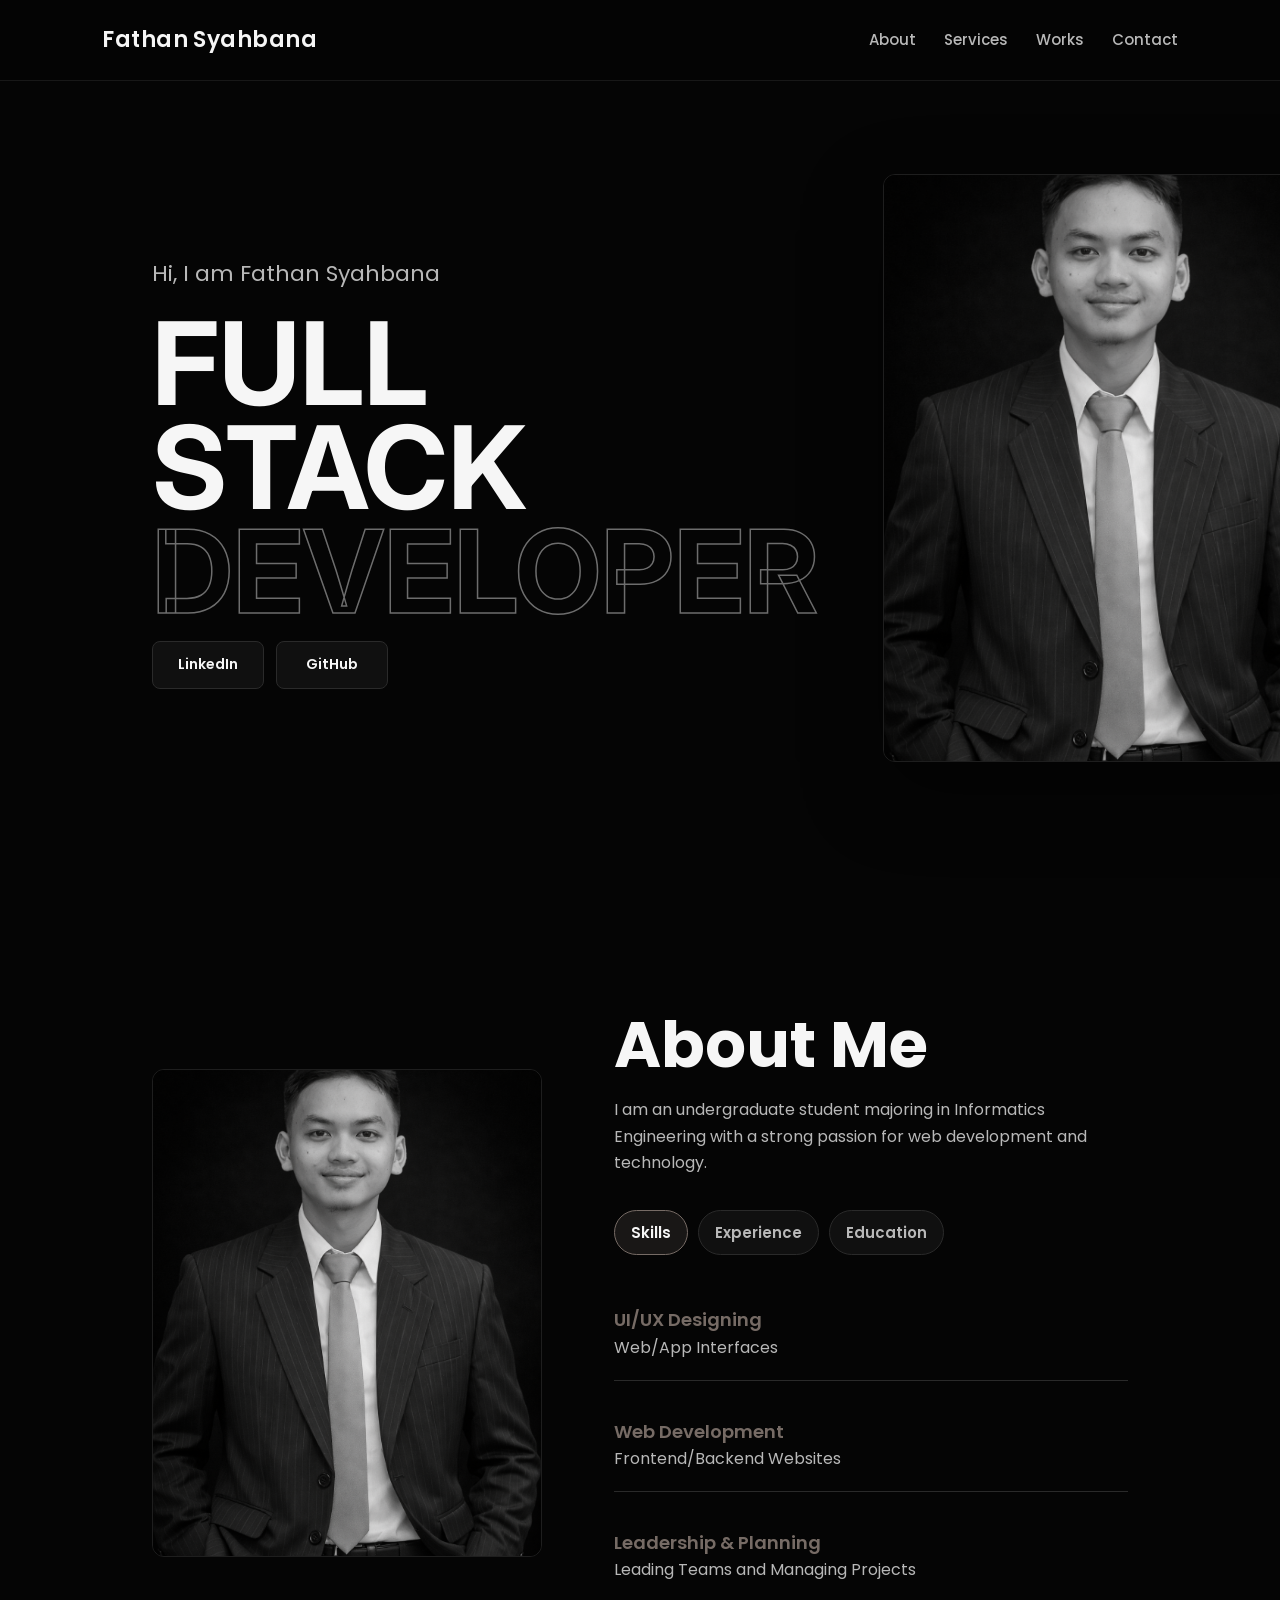
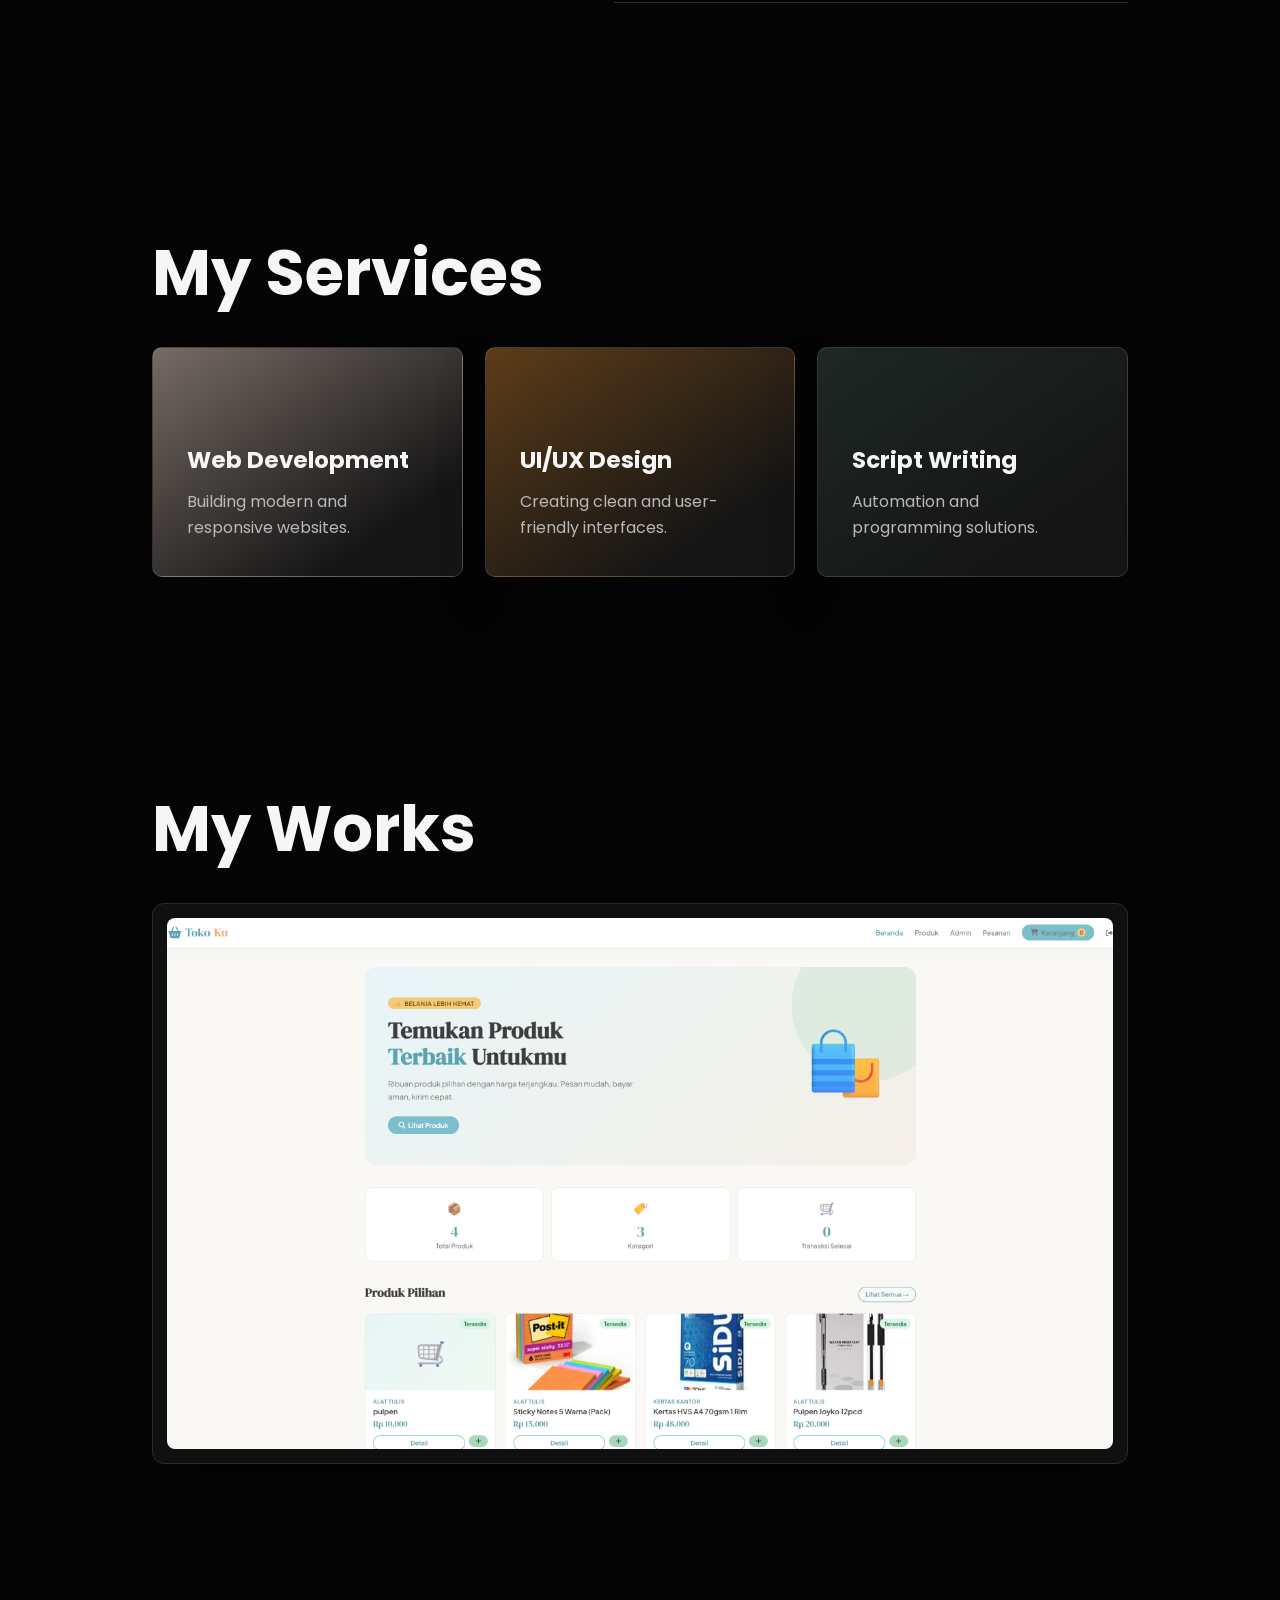
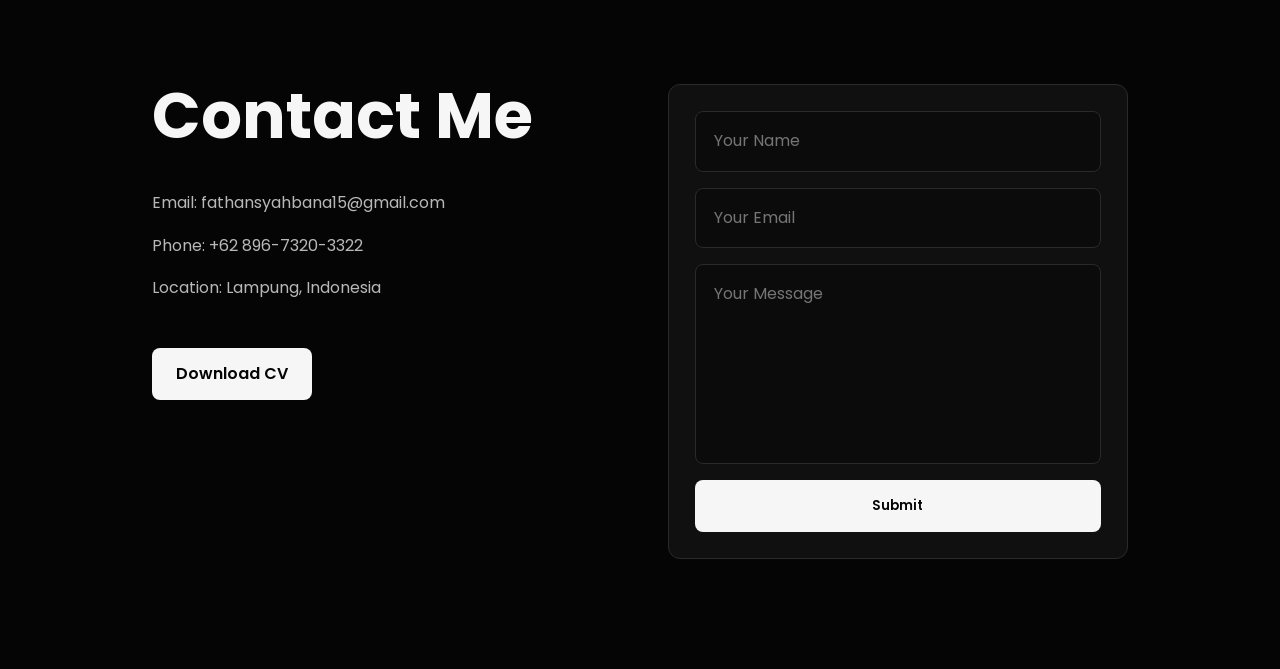
==== index.html @ f7891646 "first commit" ====
<!doctype html>
<html lang="en">
  <head>
    <meta charset="UTF-8" />
    <meta name="viewport" content="width=device-width, initial-scale=1.0" />

    <title>Fathan Syahbana Portfolio</title>

    <link rel="preconnect" href="https://fonts.googleapis.com" />
    <link
      href="https://fonts.googleapis.com/css2?family=Inter:wght@400;600&family=Poppins:wght@300;400;500;600;700&display=swap"
      rel="stylesheet"
    />

    <link rel="stylesheet" href="css/style.css" />
  </head>

  <body>
    <header>
      <nav>
        <h2 class="logo">Fathan Syahbana</h2>

        <ul>
          <li><a href="#about">About</a></li>
          <li><a href="#services">Services</a></li>
          <li><a href="#works">Works</a></li>
          <li><a href="#contact">Contact</a></li>
        </ul>
      </nav>
    </header>

    <!-- HOME -->

    <section id="home">
      <div class="hero-text">
        <p>Hi, I am Fathan Syahbana</p>

        <h1>FULL STACK</h1>

        <h1 class="outline">DEVELOPER</h1>

        <div class="social-links">
          <a
            href="https://www.linkedin.com/in/fathansyahbana/"
            target="_blank"
            rel="noopener noreferrer"
          >
            LinkedIn
          </a>

          <a
            href="https://github.com/Fathansyahbana"
            target="_blank"
            rel="noopener noreferrer"
          >
            GitHub
          </a>
        </div>
      </div>

      <div class="hero-image">
        <img src="images/profile.png" />
      </div>
    </section>

    <!-- ABOUT -->

    <section id="about">
      <div class="about-image">
        <img src="images/profile.png" />
      </div>

      <div class="about-content">
        <h2>About Me</h2>

        <p>
          I am an undergraduate student majoring in Informatics Engineering with
          a strong passion for web development and technology.
        </p>

        <div class="tabs">
          <button class="tab active" data-tab="skills">Skills</button>

          <button class="tab" data-tab="experience">Experience</button>

          <button class="tab" data-tab="education">Education</button>
        </div>

        <div class="tab-content active" id="skills">
          <div class="item">
            <h3>UI/UX Designing</h3>
            <p>Web/App Interfaces</p>
          </div>

          <div class="item">
            <h3>Web Development</h3>
            <p>Frontend/Backend Websites</p>
          </div>

          <div class="item">
            <h3>Leadership & Planning</h3>
            <p>Leading Teams and Managing Projects</p>
          </div>
        </div>

        <div class="tab-content" id="experience">
          <div class="item">
            <h3>Web Developer Project</h3>
            <p>2025 - Present</p>
          </div>

          <div class="item">
            <h3>Head of Social Department</h3>
            <p>2025 - Present</p>
          </div>

          <div class="item">
            <h3>Vice Chairman Campus Expo</h3>
            <p>2024</p>
          </div>
        </div>

        <div class="tab-content" id="education">
          <div class="item">
            <h3>Universitas Lampung</h3>
            <p>Informatics Engineering</p>
          </div>

          <div class="item">
            <h3>SMA Negeri 1 Kotaagung</h3>
            <p>2021 - 2024</p>
          </div>

          <div class="item">
            <h3>SMP Negeri 1 Kotaagung</h3>
            <p>2018 - 2021</p>
          </div>
        </div>
      </div>
    </section>

    <!-- SERVICES -->

    <section id="services">
      <h2>My Services</h2>

      <div class="service-container">
        <div class="card">
          <h3>Web Development</h3>
          <p>Building modern and responsive websites.</p>
        </div>

        <div class="card">
          <h3>UI/UX Design</h3>
          <p>Creating clean and user-friendly interfaces.</p>
        </div>

        <div class="card">
          <h3>Script Writing</h3>
          <p>Automation and programming solutions.</p>
        </div>
      </div>
    </section>

    <!-- WORKS -->

    <section id="works">
      <h2>My Works</h2>

      <div class="work-box">
        <img src="images/work1.png" />
      </div>
    </section>

    <!-- CONTACT -->

    <section id="contact">
      <div class="contact-info">
        <h2>Contact Me</h2>

        <p>Email: fathansyahbana15@gmail.com</p>

        <p>Phone: +62 896-7320-3322</p>

        <p>Location: Lampung, Indonesia</p>

        <a href="images/cv.pdf" download class="download-btn"> Download CV </a>
      </div>

      <div class="contact-form">
        <input type="text" placeholder="Your Name" />

        <input type="email" placeholder="Your Email" />

        <textarea placeholder="Your Message"></textarea>

        <button>Submit</button>
      </div>
    </section>

    <script src="js/script.js"></script>
  </body>
</html>
---- css/style.css ----
*{
margin:0;
padding:0;
box-sizing:border-box;
}

:root{
--bg:#050505;
--panel:#101010;
--panel-soft:#171717;
--text:#f6f6f6;
--muted:#b8b8b8;
--line:#2a2a2a;
--accent:#766B65;
--accent-warm:#5D3C18;
--accent-cool:#1E2824;
}

html{
scroll-behavior:smooth;
}

body{
background:var(--bg);
color:var(--text);
font-family:Poppins,sans-serif;
line-height:1.65;
overflow-x:hidden;
}

section{
min-height:auto;
padding:110px 8%;
position:relative;
}

section > *{
position:relative;
z-index:1;
}

header{
position:sticky;
top:0;
z-index:20;
background:rgba(5,5,5,.82);
backdrop-filter:blur(18px);
border-bottom:1px solid rgba(255,255,255,.08);
}

nav,
#home,
#about,
#services,
#works,
#contact{
max-width:1180px;
margin:0 auto;
}

nav{
display:flex;
justify-content:space-between;
align-items:center;
padding:22px 8%;
max-width:1360px;
}

.logo{
font-size:22px;
font-weight:600;
letter-spacing:.02em;
}

nav ul{
display:flex;
gap:28px;
list-style:none;
}

nav a{
text-decoration:none;
color:var(--muted);
font-size:15px;
font-weight:500;
transition:.25s ease;
}

nav a:hover{
color:var(--text);
}

#home{
display:flex;
align-items:center;
justify-content:space-between;
gap:64px;
min-height:calc(100vh - 78px);
padding-top:70px;
}

.hero-text h1{
font-size:clamp(54px,9vw,116px);
font-family:Inter,sans-serif;
line-height:.9;
letter-spacing:0;
}

.outline{
color:transparent;
-webkit-text-stroke:1.5px rgba(255,255,255,.42);
opacity:1;
}

.hero-text p{
font-size:clamp(17px,2vw,22px);
margin-bottom:20px;
color:var(--muted);
}

.resume-btn{
display:inline-block;
margin-top:28px;
color:var(--text);
text-decoration:none;
border:1px solid rgba(255,255,255,.2);
border-bottom:3px solid var(--accent);
padding:12px 22px;
border-radius:8px;
background:rgba(255,255,255,.04);
transition:.25s ease;
}

.resume-btn:hover{
background:var(--text);
color:var(--bg);
}

.social-links{
display:flex;
gap:12px;
margin-top:18px;
flex-wrap:wrap;
}

.social-links a{
display:inline-flex;
align-items:center;
justify-content:center;
min-width:112px;
padding:11px 18px;
border:1px solid var(--line);
border-radius:8px;
background:var(--panel);
color:var(--text);
font-size:14px;
font-weight:600;
text-decoration:none;
transition:.25s ease;
}

.social-links a:hover{
transform:translateY(-3px);
border-color:rgba(255,255,255,.24);
}

.social-links a:first-child:hover{
background:#0a66c2;
border-color:#0a66c2;
}

.social-links a:last-child:hover{
background:#f6f6f6;
border-color:#f6f6f6;
color:#050505;
}

.hero-image img{
width:min(42vw,470px);
aspect-ratio:4/5;
object-fit:cover;
border-radius:12px;
border:1px solid rgba(255,255,255,.1);
box-shadow:0 28px 80px rgba(0,0,0,.45);
}

#about{
display:flex;
align-items:center;
gap:72px;
}

.about-image img{
width:min(34vw,390px);
aspect-ratio:4/5;
object-fit:cover;
border-radius:12px;
filter:grayscale(.18);
border:1px solid rgba(255,255,255,.1);
}

.about-content{
flex:1;
}

.about-content h2{
font-size:clamp(38px,5vw,64px);
line-height:1;
margin-bottom:20px;
}

.about-content > p,
.card p,
.item p,
.contact-info p{
color:var(--muted);
}

.tabs{
display:flex;
gap:10px;
margin-top:34px;
flex-wrap:wrap;
}

.tab{
background:var(--panel);
border:1px solid var(--line);
color:var(--muted);
font-size:15px;
font-family:inherit;
cursor:pointer;
padding:10px 16px;
border-radius:999px;
transition:.25s ease;
}

.tab.active{
color:var(--text);
border-color:var(--accent);
background:rgba(118,107,101,.18);
}

.tab-content{
display:none;
margin-top:32px;
}

.tab-content.active{
display:block;
}

.item{
margin-bottom:18px;
padding:18px 0;
border-bottom:1px solid var(--line);
}

.item h3{
color:var(--accent);
font-size:18px;
font-weight:600;
}

#services h2,
#works h2,
#contact h2{
font-size:clamp(38px,5vw,64px);
line-height:1;
margin-bottom:42px;
}

.service-container{
display:grid;
grid-template-columns:repeat(3,minmax(0,1fr));
gap:22px;
}

.card{
min-height:230px;
padding:34px;
border-radius:10px;
border:1px solid rgba(255,255,255,.12);
box-shadow:0 22px 50px rgba(0,0,0,.22);
display:flex;
flex-direction:column;
justify-content:flex-end;
transition:.25s ease;
}

.card:hover{
transform:translateY(-6px);
border-color:rgba(255,255,255,.22);
}

.card h3{
font-size:23px;
line-height:1.2;
margin-bottom:14px;
}

.card:nth-child(1){
background:linear-gradient(145deg,var(--accent),#151515 78%);
}

.card:nth-child(2){
background:linear-gradient(145deg,var(--accent-warm),#151515 78%);
}

.card:nth-child(3){
background:linear-gradient(145deg,var(--accent-cool),#151515 78%);
}

.work-box{
background:var(--panel);
border:1px solid var(--line);
border-radius:12px;
padding:14px;
box-shadow:0 24px 70px rgba(0,0,0,.32);
}

.work-box img{
width:100%;
display:block;
border-radius:8px;
aspect-ratio:16/9;
object-fit:cover;
}

#contact{
display:grid;
grid-template-columns:1fr 1fr;
gap:56px;
align-items:start;
}

.contact-info p{
margin:16px 0;
}

.contact-form{
display:flex;
flex-direction:column;
gap:16px;
background:var(--panel);
border:1px solid var(--line);
border-radius:12px;
padding:26px;
}

input,
textarea{
background:#0b0b0b;
border:1px solid var(--line);
padding:16px 18px;
border-radius:8px;
color:var(--text);
font:inherit;
outline:none;
transition:.25s ease;
}

input:focus,
textarea:focus{
border-color:var(--accent);
box-shadow:0 0 0 4px rgba(118,107,101,.14);
}

textarea{
height:200px;
resize:none;
}

button{
padding:16px 20px;
border:none;
background:var(--text);
color:var(--bg);
cursor:pointer;
font-weight:600;
border-radius:8px;
font-family:inherit;
transition:.25s ease;
}

button:hover{
background:var(--accent);
color:var(--text);
}

.download-btn{
display:inline-block;
margin-top:30px;
padding:13px 24px;
background:var(--text);
color:var(--bg);
text-decoration:none;
border-radius:8px;
font-weight:600;
transition:.25s ease;
}

.download-btn:hover{
background:var(--accent);
color:var(--text);
}

@media(max-width:1024px){

#home,
#about,
#contact{
flex-direction:column;
display:flex;
}

#home,
#about,
#contact{
gap:42px;
}

.hero-text h1{
font-size:clamp(52px,13vw,86px);
}

.hero-image img{
width:min(78vw,390px);
}

.service-container{
grid-template-columns:1fr;
}

.about-image img{
width:min(78vw,360px);
}

}

@media(max-width:720px){

section{
padding:76px 6%;
}

nav{
align-items:flex-start;
gap:18px;
padding:18px 6%;
}

nav,
nav ul{
flex-direction:column;
}

nav ul{
gap:10px;
}

nav a{
font-size:14px;
}

#home{
min-height:auto;
padding-top:64px;
}

.hero-text p{
margin-bottom:16px;
}

.tabs{
gap:8px;
}

.tab{
font-size:14px;
padding:9px 13px;
}

.card{
min-height:200px;
padding:28px;
}

.contact-form{
padding:20px;
}

}
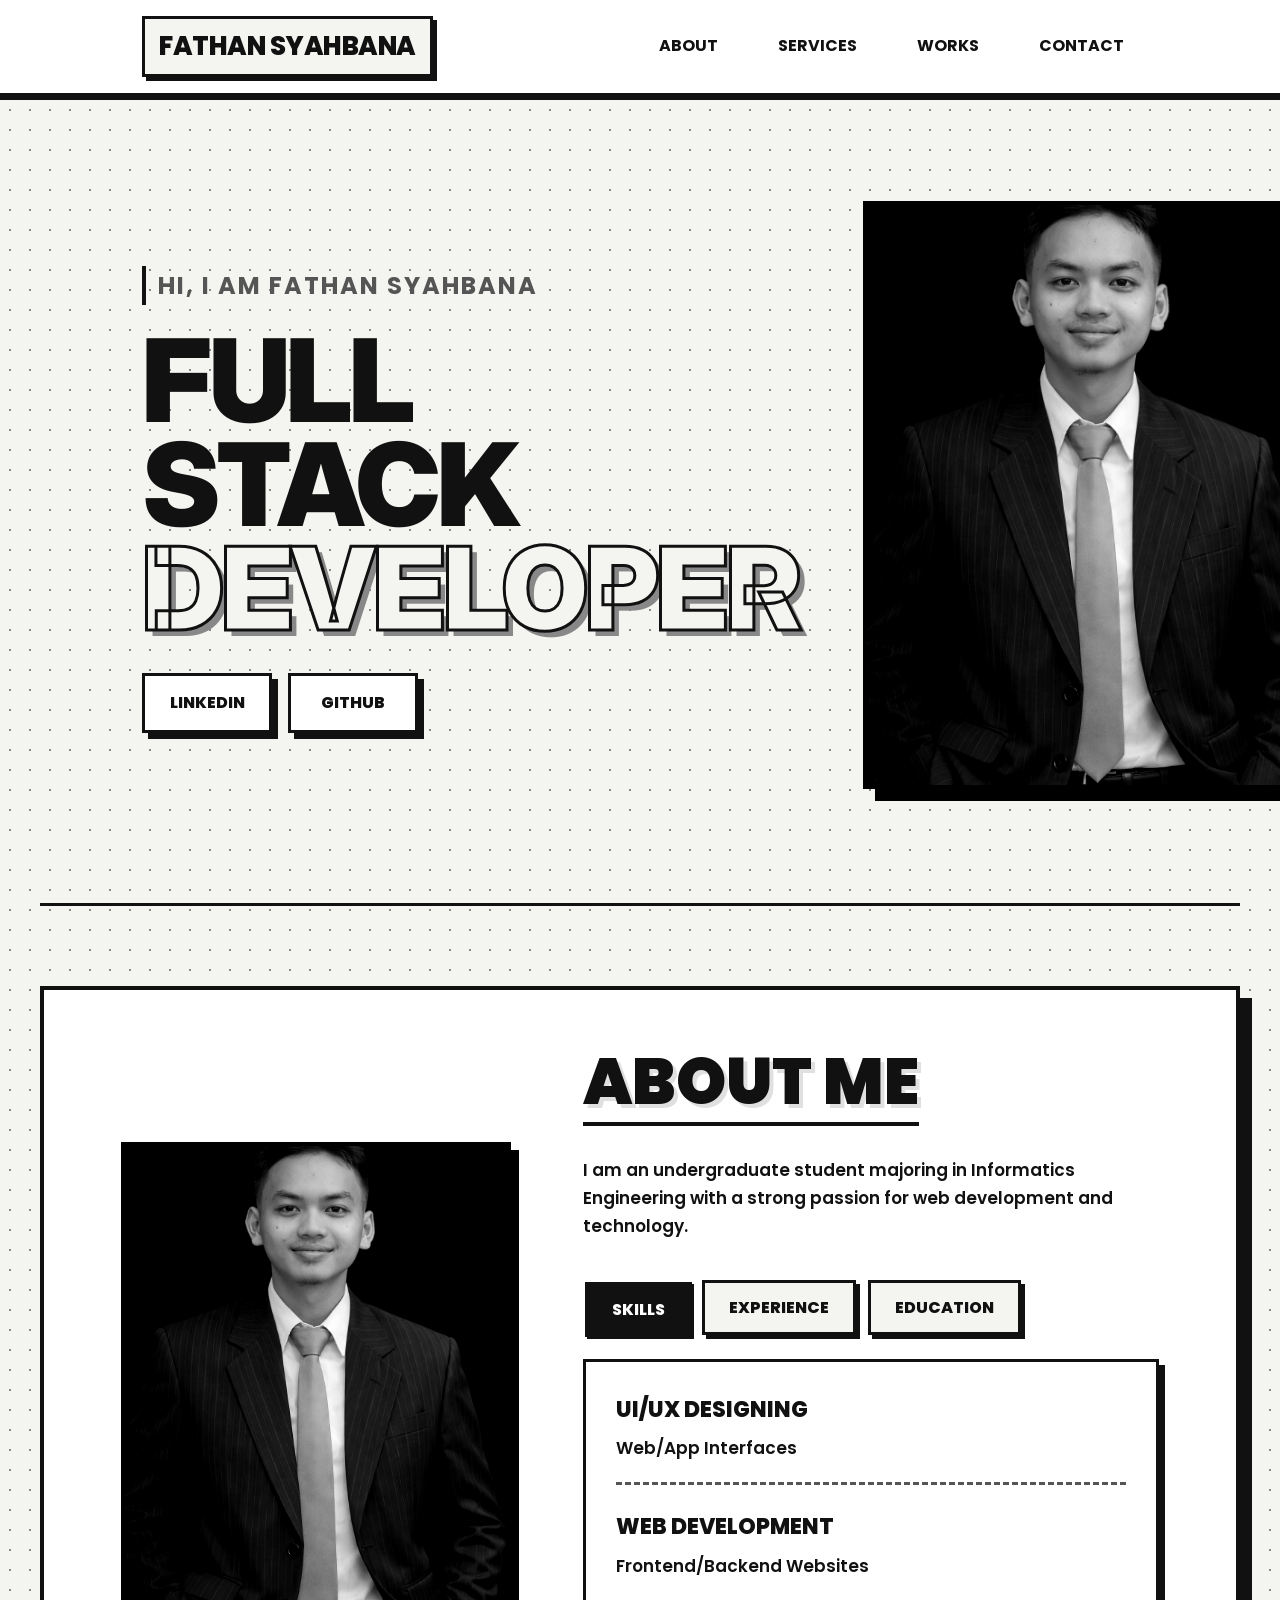
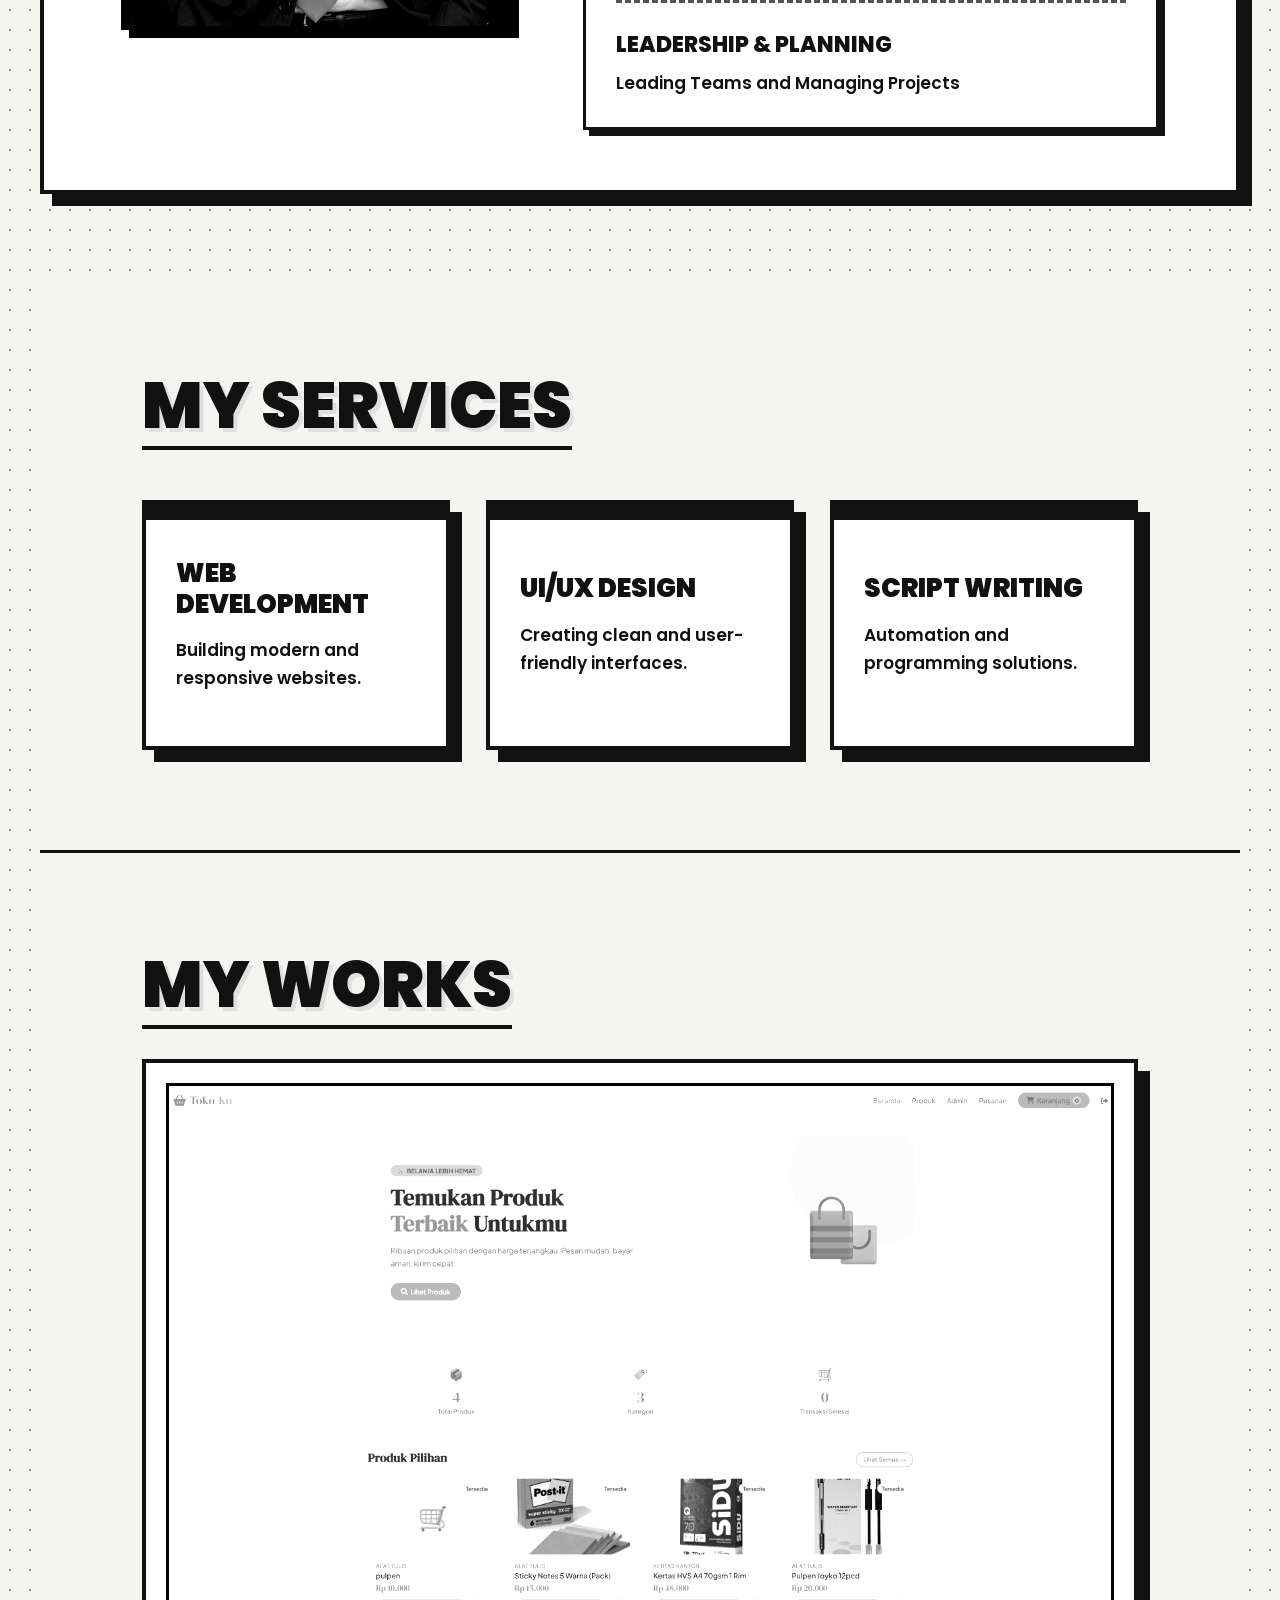
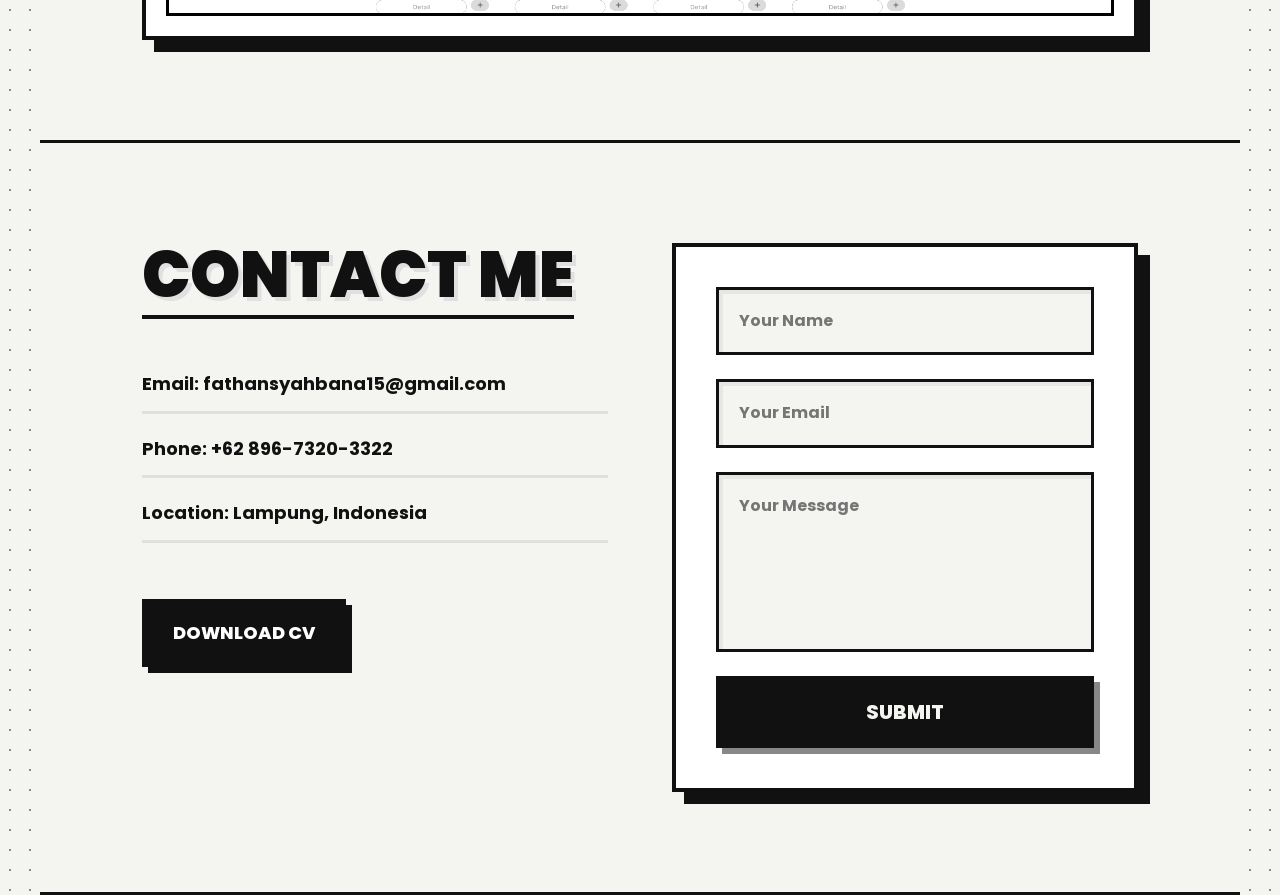
==== commit 65bc873c: "2" ====
--- a/index.html
+++ b/index.html
@@ -187,15 +187,17 @@
         <a href="images/cv.pdf" download class="download-btn"> Download CV </a>
       </div>
 
-      <div class="contact-form">
-        <input type="text" placeholder="Your Name" />
-
-        <input type="email" placeholder="Your Email" />
-
-        <textarea placeholder="Your Message"></textarea>
-
-        <button>Submit</button>
-      </div>
+      <form class="contact-form" action="https://formsubmit.co/fathansyahbana15@gmail.com" method="POST">
+        <input type="hidden" name="_captcha" value="false" />
+
+        <input type="text" name="name" placeholder="Your Name" required />
+
+        <input type="email" name="email" placeholder="Your Email" required />
+
+        <textarea name="message" placeholder="Your Message" required></textarea>
+
+        <button type="submit">Submit</button>
+      </form>
     </section>
 
     <script src="js/script.js"></script>
--- a/css/style.css
+++ b/css/style.css
@@ -1,51 +1,61 @@
-*{
-margin:0;
-padding:0;
-box-sizing:border-box;
-}
-
-:root{
---bg:#050505;
---panel:#101010;
---panel-soft:#171717;
---text:#f6f6f6;
---muted:#b8b8b8;
---line:#2a2a2a;
---accent:#766B65;
---accent-warm:#5D3C18;
---accent-cool:#1E2824;
-}
-
-html{
-scroll-behavior:smooth;
-}
-
-body{
-background:var(--bg);
-color:var(--text);
-font-family:Poppins,sans-serif;
-line-height:1.65;
-overflow-x:hidden;
-}
-
-section{
-min-height:auto;
-padding:110px 8%;
-position:relative;
-}
-
-section > *{
-position:relative;
-z-index:1;
-}
-
-header{
-position:sticky;
-top:0;
-z-index:20;
-background:rgba(5,5,5,.82);
-backdrop-filter:blur(18px);
-border-bottom:1px solid rgba(255,255,255,.08);
+* {
+    margin: 0;
+    padding: 0;
+    box-sizing: border-box;
+}
+
+:root {
+    --bg: #f4f4f0; /* light warm gray/off-white for retro paper feel */
+    --panel: #e0e0e0;
+    --panel-soft: #ffffff;
+    --text: #111111;
+    --muted: #555555;
+    --line: #111111;
+    --accent: #888888;
+    --shadow-color: #111111;
+    --shadow: 6px 6px 0px var(--shadow-color);
+    --shadow-hover: 2px 2px 0px var(--shadow-color);
+    --shadow-large: 12px 12px 0px var(--shadow-color);
+}
+
+html {
+    scroll-behavior: smooth;
+}
+
+body {
+    background: var(--bg);
+    color: var(--text);
+    font-family: 'Poppins', sans-serif;
+    line-height: 1.65;
+    overflow-x: hidden;
+    background-image: radial-gradient(var(--accent) 1px, transparent 1px);
+    background-size: 20px 20px;
+}
+
+section {
+    min-height: auto;
+    padding: 100px 8%;
+    position: relative;
+    background: var(--bg);
+    border-bottom: 3px solid var(--line);
+}
+
+section:last-child {
+    border-bottom: none;
+}
+
+section > * {
+    position: relative;
+    z-index: 1;
+}
+
+header {
+    position: sticky;
+    top: 0;
+    z-index: 20;
+    background: var(--panel-soft);
+    border-bottom: 3px solid var(--line);
+    box-shadow: 0px 4px 0px var(--line);
 }
 
 nav,
@@ -53,441 +63,527 @@
 #about,
 #services,
 #works,
-#contact{
-max-width:1180px;
-margin:0 auto;
-}
-
-nav{
-display:flex;
-justify-content:space-between;
-align-items:center;
-padding:22px 8%;
-max-width:1360px;
-}
-
-.logo{
-font-size:22px;
-font-weight:600;
-letter-spacing:.02em;
-}
-
-nav ul{
-display:flex;
-gap:28px;
-list-style:none;
-}
-
-nav a{
-text-decoration:none;
-color:var(--muted);
-font-size:15px;
-font-weight:500;
-transition:.25s ease;
-}
-
-nav a:hover{
-color:var(--text);
-}
-
-#home{
-display:flex;
-align-items:center;
-justify-content:space-between;
-gap:64px;
-min-height:calc(100vh - 78px);
-padding-top:70px;
-}
-
-.hero-text h1{
-font-size:clamp(54px,9vw,116px);
-font-family:Inter,sans-serif;
-line-height:.9;
-letter-spacing:0;
-}
-
-.outline{
-color:transparent;
--webkit-text-stroke:1.5px rgba(255,255,255,.42);
-opacity:1;
-}
-
-.hero-text p{
-font-size:clamp(17px,2vw,22px);
-margin-bottom:20px;
-color:var(--muted);
-}
-
-.resume-btn{
-display:inline-block;
-margin-top:28px;
-color:var(--text);
-text-decoration:none;
-border:1px solid rgba(255,255,255,.2);
-border-bottom:3px solid var(--accent);
-padding:12px 22px;
-border-radius:8px;
-background:rgba(255,255,255,.04);
-transition:.25s ease;
-}
-
-.resume-btn:hover{
-background:var(--text);
-color:var(--bg);
-}
-
-.social-links{
-display:flex;
-gap:12px;
-margin-top:18px;
-flex-wrap:wrap;
-}
-
-.social-links a{
-display:inline-flex;
-align-items:center;
-justify-content:center;
-min-width:112px;
-padding:11px 18px;
-border:1px solid var(--line);
-border-radius:8px;
-background:var(--panel);
-color:var(--text);
-font-size:14px;
-font-weight:600;
-text-decoration:none;
-transition:.25s ease;
-}
-
-.social-links a:hover{
-transform:translateY(-3px);
-border-color:rgba(255,255,255,.24);
-}
-
-.social-links a:first-child:hover{
-background:#0a66c2;
-border-color:#0a66c2;
-}
-
-.social-links a:last-child:hover{
-background:#f6f6f6;
-border-color:#f6f6f6;
-color:#050505;
-}
-
-.hero-image img{
-width:min(42vw,470px);
-aspect-ratio:4/5;
-object-fit:cover;
-border-radius:12px;
-border:1px solid rgba(255,255,255,.1);
-box-shadow:0 28px 80px rgba(0,0,0,.45);
-}
-
-#about{
-display:flex;
-align-items:center;
-gap:72px;
-}
-
-.about-image img{
-width:min(34vw,390px);
-aspect-ratio:4/5;
-object-fit:cover;
-border-radius:12px;
-filter:grayscale(.18);
-border:1px solid rgba(255,255,255,.1);
-}
-
-.about-content{
-flex:1;
-}
-
-.about-content h2{
-font-size:clamp(38px,5vw,64px);
-line-height:1;
-margin-bottom:20px;
+#contact {
+    max-width: 1200px;
+    margin: 0 auto;
+}
+
+nav {
+    display: flex;
+    justify-content: space-between;
+    align-items: center;
+    padding: 16px 8%;
+}
+
+.logo {
+    font-size: 26px;
+    font-weight: 800;
+    text-transform: uppercase;
+    letter-spacing: -0.02em;
+    border: 3px solid var(--line);
+    padding: 6px 14px;
+    box-shadow: 4px 4px 0px var(--line);
+    background: var(--bg);
+    color: var(--text);
+    display: inline-block;
+}
+
+nav ul {
+    display: flex;
+    gap: 32px;
+    list-style: none;
+}
+
+nav a {
+    text-decoration: none;
+    color: var(--text);
+    font-size: 16px;
+    font-weight: 700;
+    text-transform: uppercase;
+    border: 2px solid transparent;
+    padding: 6px 12px;
+    transition: all 0.2s ease;
+    background: transparent;
+}
+
+nav a:hover {
+    background: var(--text);
+    color: var(--panel-soft);
+    border: 2px solid var(--line);
+    box-shadow: 3px 3px 0px var(--accent);
+    transform: translate(-2px, -2px);
+}
+
+#home {
+    display: flex;
+    align-items: center;
+    justify-content: space-between;
+    gap: 64px;
+    min-height: calc(100vh - 90px);
+    padding-top: 60px;
+    padding-bottom: 60px;
+    background: transparent;
+}
+
+.hero-text h1 {
+    font-size: clamp(54px, 9vw, 120px);
+    font-family: 'Inter', sans-serif;
+    font-weight: 900;
+    line-height: 0.9;
+    letter-spacing: -0.03em;
+    text-transform: uppercase;
+}
+
+.outline {
+    color: var(--bg);
+    -webkit-text-stroke: 3px var(--text);
+    text-shadow: 6px 6px 0px var(--accent);
+}
+
+.hero-text p {
+    font-size: clamp(18px, 2vw, 24px);
+    margin-bottom: 24px;
+    font-weight: 700;
+    color: var(--muted);
+    text-transform: uppercase;
+    letter-spacing: 2px;
+    border-left: 4px solid var(--line);
+    padding-left: 12px;
+}
+
+.social-links {
+    display: flex;
+    gap: 16px;
+    margin-top: 32px;
+    flex-wrap: wrap;
+}
+
+.social-links a {
+    display: inline-flex;
+    align-items: center;
+    justify-content: center;
+    min-width: 130px;
+    padding: 14px 22px;
+    border: 3px solid var(--line);
+    background: var(--panel-soft);
+    color: var(--text);
+    font-size: 16px;
+    font-weight: 800;
+    text-transform: uppercase;
+    text-decoration: none;
+    box-shadow: var(--shadow);
+    transition: all 0.2s ease;
+}
+
+.social-links a:hover {
+    transform: translate(4px, 4px);
+    box-shadow: var(--shadow-hover);
+    background: var(--panel);
+}
+
+.hero-image img {
+    width: min(42vw, 470px);
+    aspect-ratio: 4/5;
+    object-fit: cover;
+    border: 4px solid var(--line);
+    box-shadow: var(--shadow-large);
+    filter: grayscale(1) contrast(1.2);
+}
+
+#about {
+    display: flex;
+    align-items: center;
+    gap: 72px;
+    background: var(--panel-soft);
+    border: 4px solid var(--line);
+    box-shadow: var(--shadow-large);
+    margin: 80px auto;
+    padding: 60px 6%;
+}
+
+.about-image img {
+    width: min(34vw, 390px);
+    aspect-ratio: 4/5;
+    object-fit: cover;
+    border: 4px solid var(--line);
+    box-shadow: 8px 8px 0px var(--text);
+    filter: grayscale(1) contrast(1.2);
+}
+
+.about-content {
+    flex: 1;
+}
+
+.about-content h2, #services h2, #works h2, #contact h2 {
+    font-size: clamp(42px, 5vw, 68px);
+    line-height: 1;
+    margin-bottom: 30px;
+    text-transform: uppercase;
+    font-weight: 900;
+    text-shadow: 4px 4px 0px var(--panel);
+    border-bottom: 4px solid var(--line);
+    display: inline-block;
+    padding-bottom: 8px;
 }
 
 .about-content > p,
 .card p,
 .item p,
-.contact-info p{
-color:var(--muted);
-}
-
-.tabs{
-display:flex;
-gap:10px;
-margin-top:34px;
-flex-wrap:wrap;
-}
-
-.tab{
-background:var(--panel);
-border:1px solid var(--line);
-color:var(--muted);
-font-size:15px;
-font-family:inherit;
-cursor:pointer;
-padding:10px 16px;
-border-radius:999px;
-transition:.25s ease;
-}
-
-.tab.active{
-color:var(--text);
-border-color:var(--accent);
-background:rgba(118,107,101,.18);
-}
-
-.tab-content{
-display:none;
-margin-top:32px;
-}
-
-.tab-content.active{
-display:block;
-}
-
-.item{
-margin-bottom:18px;
-padding:18px 0;
-border-bottom:1px solid var(--line);
-}
-
-.item h3{
-color:var(--accent);
-font-size:18px;
-font-weight:600;
-}
-
-#services h2,
-#works h2,
-#contact h2{
-font-size:clamp(38px,5vw,64px);
-line-height:1;
-margin-bottom:42px;
-}
-
-.service-container{
-display:grid;
-grid-template-columns:repeat(3,minmax(0,1fr));
-gap:22px;
-}
-
-.card{
-min-height:230px;
-padding:34px;
-border-radius:10px;
-border:1px solid rgba(255,255,255,.12);
-box-shadow:0 22px 50px rgba(0,0,0,.22);
-display:flex;
-flex-direction:column;
-justify-content:flex-end;
-transition:.25s ease;
-}
-
-.card:hover{
-transform:translateY(-6px);
-border-color:rgba(255,255,255,.22);
-}
-
-.card h3{
-font-size:23px;
-line-height:1.2;
-margin-bottom:14px;
-}
-
-.card:nth-child(1){
-background:linear-gradient(145deg,var(--accent),#151515 78%);
-}
-
-.card:nth-child(2){
-background:linear-gradient(145deg,var(--accent-warm),#151515 78%);
-}
-
-.card:nth-child(3){
-background:linear-gradient(145deg,var(--accent-cool),#151515 78%);
-}
-
-.work-box{
-background:var(--panel);
-border:1px solid var(--line);
-border-radius:12px;
-padding:14px;
-box-shadow:0 24px 70px rgba(0,0,0,.32);
-}
-
-.work-box img{
-width:100%;
-display:block;
-border-radius:8px;
-aspect-ratio:16/9;
-object-fit:cover;
-}
-
-#contact{
-display:grid;
-grid-template-columns:1fr 1fr;
-gap:56px;
-align-items:start;
-}
-
-.contact-info p{
-margin:16px 0;
-}
-
-.contact-form{
-display:flex;
-flex-direction:column;
-gap:16px;
-background:var(--panel);
-border:1px solid var(--line);
-border-radius:12px;
-padding:26px;
+.contact-info p {
+    color: var(--text);
+    font-weight: 600;
+    font-size: 17px;
+}
+
+.tabs {
+    display: flex;
+    gap: 12px;
+    margin-top: 40px;
+    flex-wrap: wrap;
+}
+
+.tab {
+    background: var(--bg);
+    border: 3px solid var(--line);
+    color: var(--text);
+    font-size: 16px;
+    font-weight: 800;
+    font-family: inherit;
+    text-transform: uppercase;
+    cursor: pointer;
+    padding: 12px 24px;
+    box-shadow: 4px 4px 0px var(--line);
+    transition: all 0.2s ease;
+}
+
+.tab.active {
+    background: var(--text);
+    color: var(--panel-soft);
+    transform: translate(2px, 2px);
+    box-shadow: 2px 2px 0px var(--line);
+}
+
+.tab-content {
+    display: none;
+    margin-top: 24px;
+    background: var(--panel-soft);
+    border: 3px solid var(--line);
+    padding: 30px;
+    box-shadow: var(--shadow);
+}
+
+.tab-content.active {
+    display: block;
+}
+
+.item {
+    margin-bottom: 24px;
+    padding-bottom: 20px;
+    border-bottom: 3px dashed var(--muted);
+}
+
+.item:last-child {
+    margin-bottom: 0;
+    padding-bottom: 0;
+    border-bottom: none;
+}
+
+.item h3 {
+    color: var(--text);
+    font-size: 22px;
+    font-weight: 800;
+    text-transform: uppercase;
+    margin-bottom: 6px;
+}
+
+.service-container {
+    display: grid;
+    grid-template-columns: repeat(auto-fit, minmax(300px, 1fr));
+    gap: 36px;
+    padding-top: 20px;
+}
+
+.card {
+    min-height: 250px;
+    padding: 40px 30px;
+    background: var(--panel-soft);
+    border: 4px solid var(--line);
+    box-shadow: var(--shadow-large);
+    display: flex;
+    flex-direction: column;
+    justify-content: center;
+    align-items: flex-start;
+    transition: all 0.2s ease;
+    position: relative;
+}
+
+.card::before {
+    content: '';
+    position: absolute;
+    top: 0; left: 0; right: 0; height: 12px;
+    background: var(--text);
+    border-bottom: 4px solid var(--line);
+}
+
+.card:hover {
+    transform: translate(6px, 6px);
+    box-shadow: 6px 6px 0px var(--text);
+    background: var(--panel);
+}
+
+.card h3 {
+    font-size: 26px;
+    font-weight: 900;
+    text-transform: uppercase;
+    margin-bottom: 16px;
+    line-height: 1.2;
+}
+
+.work-box {
+    background: var(--panel-soft);
+    border: 4px solid var(--line);
+    padding: 20px;
+    box-shadow: var(--shadow-large);
+    transition: all 0.2s ease;
+}
+
+.work-box:hover {
+    transform: translate(6px, 6px);
+    box-shadow: 6px 6px 0px var(--text);
+}
+
+.work-box img {
+    width: 100%;
+    display: block;
+    border: 3px solid var(--line);
+    aspect-ratio: 16/9;
+    object-fit: cover;
+    filter: grayscale(1) contrast(1.2);
+    transition: filter 0.3s ease;
+}
+
+.work-box img:hover {
+    filter: grayscale(0) contrast(1);
+}
+
+#contact {
+    display: grid;
+    grid-template-columns: 1fr 1fr;
+    gap: 64px;
+    align-items: start;
+}
+
+.contact-info p {
+    margin: 20px 0;
+    font-size: 18px;
+    font-weight: 700;
+    border-bottom: 3px solid var(--panel);
+    padding-bottom: 12px;
+}
+
+.contact-form {
+    display: flex;
+    flex-direction: column;
+    gap: 24px;
+    background: var(--panel-soft);
+    border: 4px solid var(--line);
+    padding: 40px;
+    box-shadow: var(--shadow-large);
 }
 
 input,
-textarea{
-background:#0b0b0b;
-border:1px solid var(--line);
-padding:16px 18px;
-border-radius:8px;
-color:var(--text);
-font:inherit;
-outline:none;
-transition:.25s ease;
+textarea {
+    background: var(--bg);
+    border: 3px solid var(--line);
+    padding: 18px 20px;
+    color: var(--text);
+    font: inherit;
+    font-weight: 700;
+    outline: none;
+    box-shadow: inset 4px 4px 0px rgba(0,0,0,0.06);
+    transition: all 0.2s ease;
 }
 
 input:focus,
-textarea:focus{
-border-color:var(--accent);
-box-shadow:0 0 0 4px rgba(118,107,101,.14);
-}
-
-textarea{
-height:200px;
-resize:none;
-}
-
-button{
-padding:16px 20px;
-border:none;
-background:var(--text);
-color:var(--bg);
-cursor:pointer;
-font-weight:600;
-border-radius:8px;
-font-family:inherit;
-transition:.25s ease;
-}
-
-button:hover{
-background:var(--accent);
-color:var(--text);
-}
-
-.download-btn{
-display:inline-block;
-margin-top:30px;
-padding:13px 24px;
-background:var(--text);
-color:var(--bg);
-text-decoration:none;
-border-radius:8px;
-font-weight:600;
-transition:.25s ease;
-}
-
-.download-btn:hover{
-background:var(--accent);
-color:var(--text);
-}
-
-@media(max-width:1024px){
-
-#home,
-#about,
-#contact{
-flex-direction:column;
-display:flex;
-}
-
-#home,
-#about,
-#contact{
-gap:42px;
-}
-
-.hero-text h1{
-font-size:clamp(52px,13vw,86px);
-}
-
-.hero-image img{
-width:min(78vw,390px);
-}
-
-.service-container{
-grid-template-columns:1fr;
-}
-
-.about-image img{
-width:min(78vw,360px);
-}
-
-}
-
-@media(max-width:720px){
-
-section{
-padding:76px 6%;
-}
-
-nav{
-align-items:flex-start;
-gap:18px;
-padding:18px 6%;
-}
-
-nav,
-nav ul{
-flex-direction:column;
-}
-
-nav ul{
-gap:10px;
-}
-
-nav a{
-font-size:14px;
-}
-
-#home{
-min-height:auto;
-padding-top:64px;
-}
-
-.hero-text p{
-margin-bottom:16px;
-}
-
-.tabs{
-gap:8px;
-}
-
-.tab{
-font-size:14px;
-padding:9px 13px;
-}
-
-.card{
-min-height:200px;
-padding:28px;
-}
-
-.contact-form{
-padding:20px;
-}
-
-}
+textarea:focus {
+    background: var(--panel-soft);
+    box-shadow: 6px 6px 0px var(--line);
+    transform: translate(-3px, -3px);
+}
+
+textarea {
+    height: 180px;
+    resize: none;
+}
+
+button {
+    padding: 18px 24px;
+    border: 3px solid var(--line);
+    background: var(--text);
+    color: var(--bg);
+    cursor: pointer;
+    font-size: 20px;
+    font-weight: 800;
+    text-transform: uppercase;
+    font-family: inherit;
+    box-shadow: 6px 6px 0px var(--accent);
+    transition: all 0.2s ease;
+}
+
+button:hover {
+    transform: translate(4px, 4px);
+    box-shadow: 2px 2px 0px var(--accent);
+    background: var(--panel);
+    color: var(--text);
+}
+
+.download-btn {
+    display: inline-block;
+    margin-top: 36px;
+    padding: 16px 28px;
+    background: var(--text);
+    color: var(--panel-soft);
+    text-decoration: none;
+    border: 3px solid var(--line);
+    font-size: 18px;
+    font-weight: 800;
+    text-transform: uppercase;
+    box-shadow: var(--shadow);
+    transition: all 0.2s ease;
+}
+
+.download-btn:hover {
+    transform: translate(4px, 4px);
+    box-shadow: var(--shadow-hover);
+    background: var(--panel);
+    color: var(--text);
+}
+
+/* Responsiveness adjustments */
+@media(max-width: 1024px) {
+    #home, #contact {
+        flex-direction: column;
+        display: flex;
+    }
+    
+    #about {
+        flex-direction: column;
+        margin: 60px 4%;
+        padding: 40px 5%;
+        text-align: center;
+    }
+    
+    #home, #contact {
+        gap: 56px;
+    }
+    
+    .hero-text h1 {
+        font-size: clamp(52px, 13vw, 96px);
+    }
+    
+    .hero-image img, .about-image img {
+        width: 100%;
+        max-width: 420px;
+        margin: 0 auto;
+    }
+    
+    .about-content > p {
+        text-align: left;
+    }
+    
+    .tabs {
+        justify-content: center;
+    }
+    
+    .tab-content {
+        text-align: left;
+    }
+    
+    .contact-form {
+        padding: 30px;
+    }
+}
+
+@media(max-width: 768px) {
+    section {
+        padding: 80px 5%;
+    }
+    
+    nav {
+        flex-direction: column;
+        gap: 24px;
+        padding: 24px 5%;
+    }
+    
+    nav ul {
+        flex-wrap: wrap;
+        justify-content: center;
+        gap: 16px;
+    }
+    
+    .logo {
+        font-size: 22px;
+    }
+    
+    nav a {
+        font-size: 14px;
+        padding: 8px 12px;
+    }
+    
+    #home {
+        padding-top: 40px;
+        min-height: auto;
+    }
+    
+    .hero-text h1 {
+        font-size: 56px;
+    }
+    
+    #contact {
+        grid-template-columns: 1fr;
+    }
+    
+    .card {
+        min-height: auto;
+    }
+    
+    .hero-text p {
+        border-left: none;
+        border-bottom: 4px solid var(--line);
+        display: inline-block;
+        padding-left: 0;
+        padding-bottom: 8px;
+    }
+}
+
+@media(max-width: 480px) {
+    .hero-text h1 {
+        font-size: 42px;
+    }
+    
+    .outline {
+        -webkit-text-stroke: 2px var(--text);
+        text-shadow: 4px 4px 0px var(--accent);
+    }
+    
+    .hero-text p {
+        font-size: 16px;
+    }
+    
+    .social-links a {
+        width: 100%;
+    }
+    
+    .tab {
+        width: 100%;
+        text-align: center;
+    }
+    
+    .contact-form {
+        padding: 20px;
+    }
+    
+    .about-content h2, #services h2, #works h2, #contact h2 {
+        font-size: 34px;
+    }
+}
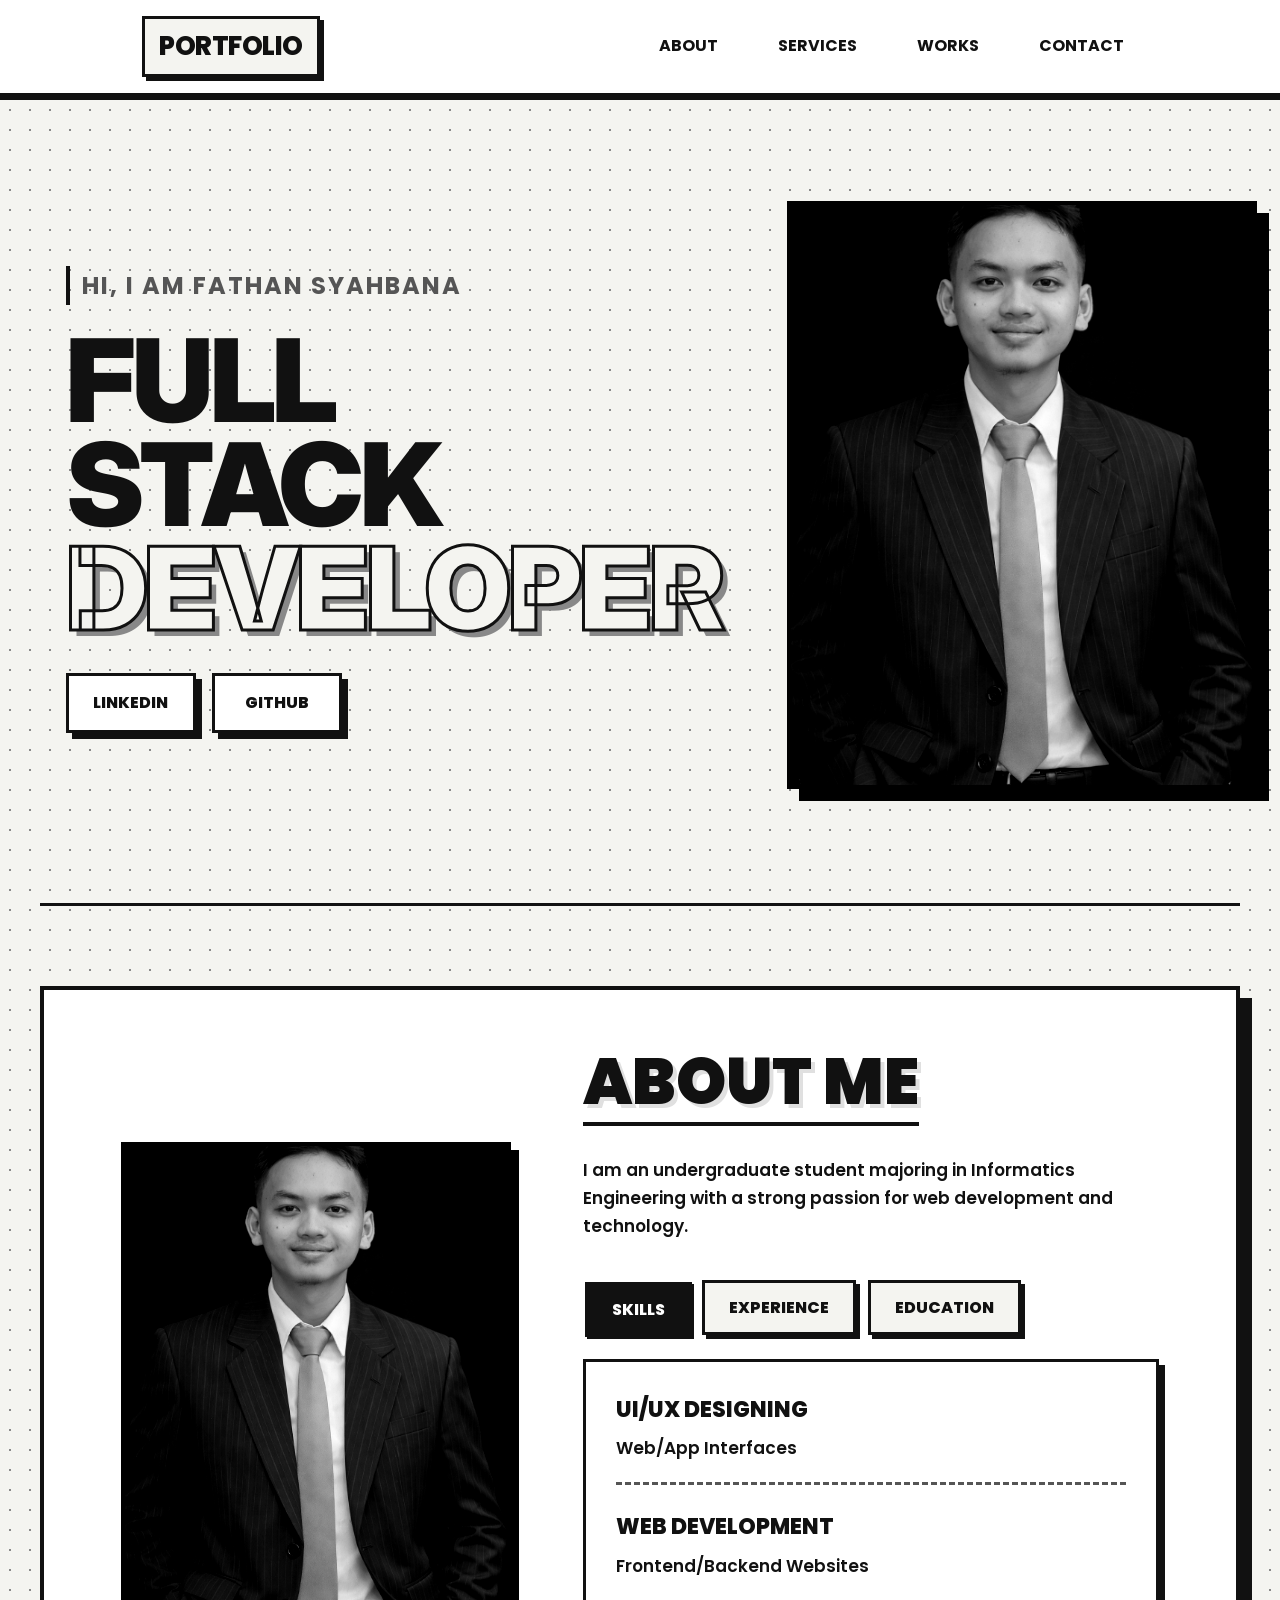
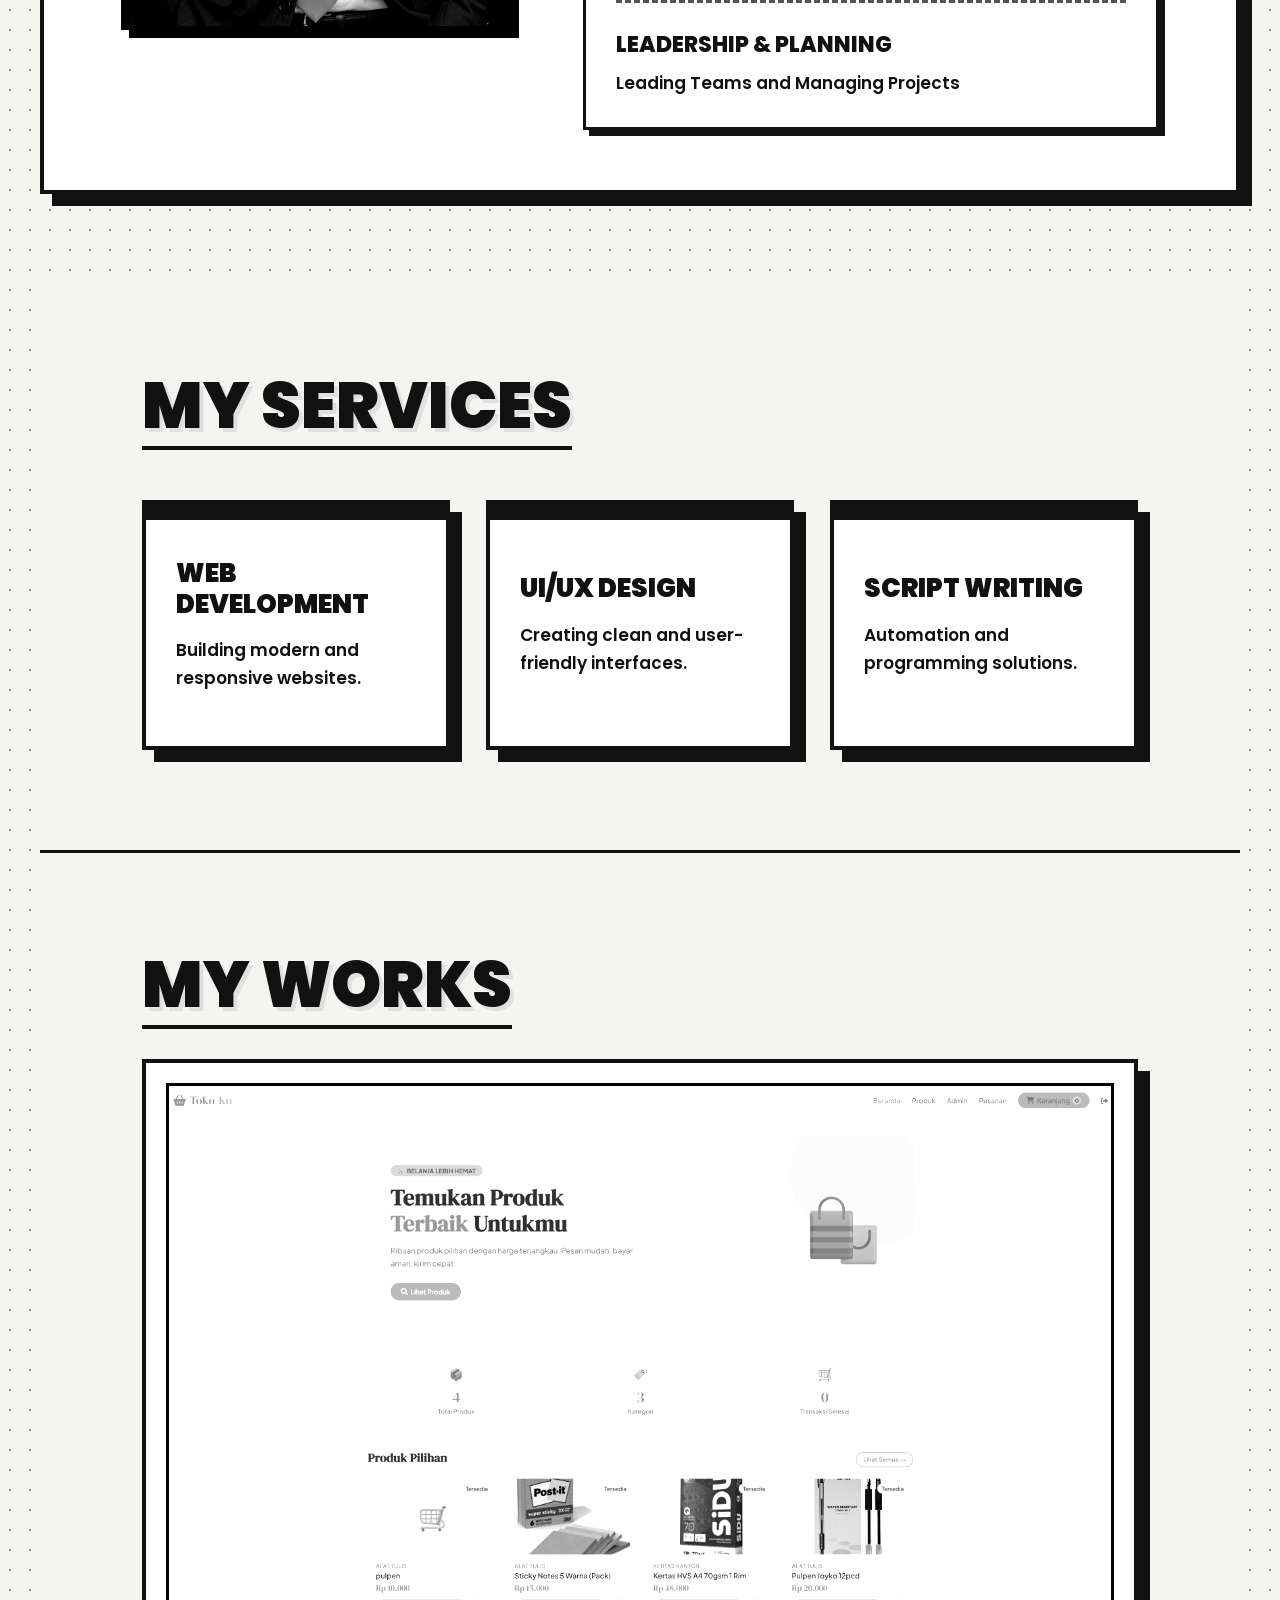
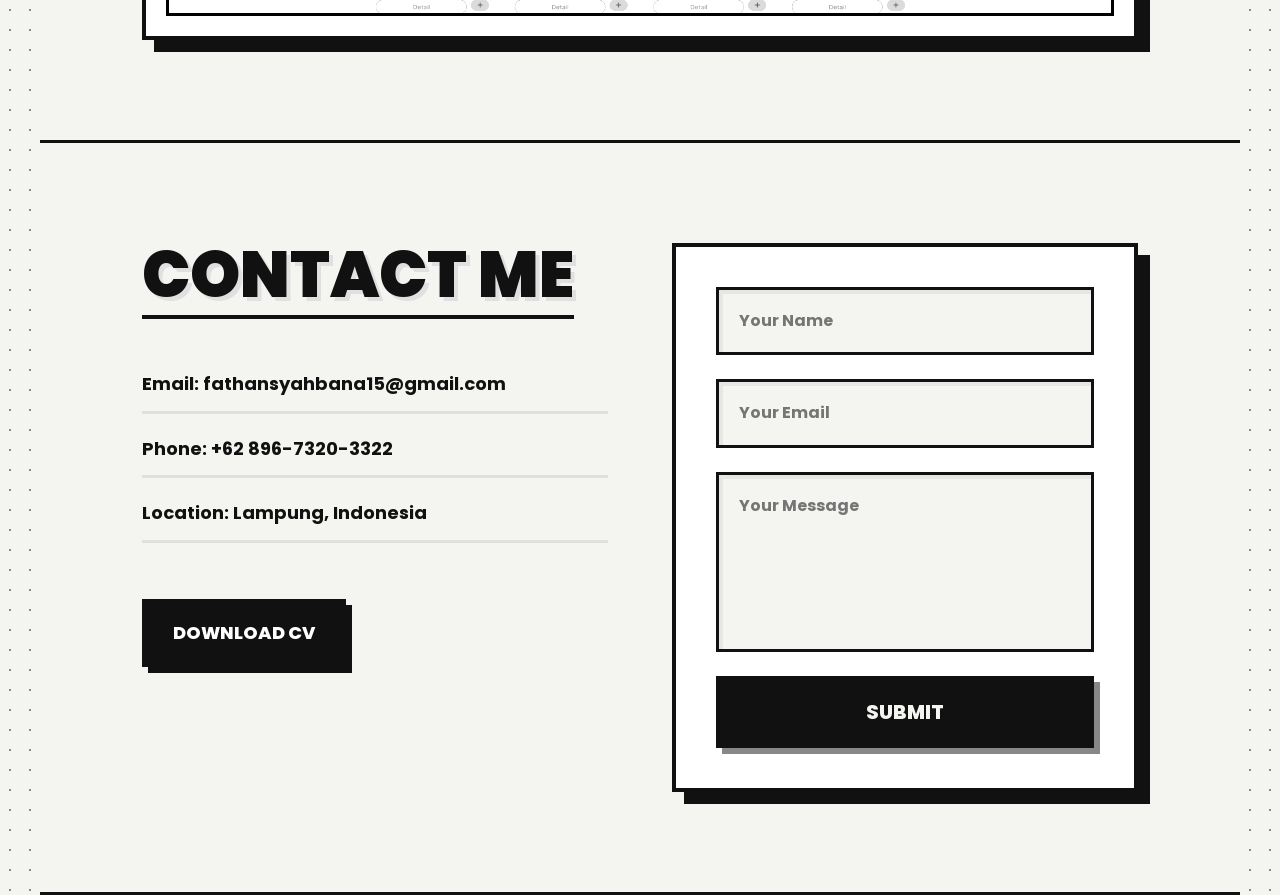
==== commit 51acb514: "margin" ====
--- a/index.html
+++ b/index.html
@@ -18,7 +18,7 @@
   <body>
     <header>
       <nav>
-        <h2 class="logo">Fathan Syahbana</h2>
+        <h2 class="logo">Portfolio</h2>
 
         <ul>
           <li><a href="#about">About</a></li>
@@ -184,7 +184,7 @@
 
         <p>Location: Lampung, Indonesia</p>
 
-        <a href="images/cv.pdf" download class="download-btn"> Download CV </a>
+        <a href="https://drive.google.com/file/d/1NKwRJ3CuNvJnmOSDdn88uTUcN6AJmZaX/view?usp=drive_link" download="Fathan_Syahbana_CV.png" class="download-btn"> Download CV </a>
       </div>
 
       <form class="contact-form" action="https://formsubmit.co/fathansyahbana15@gmail.com" method="POST">
--- a/css/style.css
+++ b/css/style.css
@@ -44,7 +44,7 @@
     border-bottom: none;
 }
 
-section > * {
+section>* {
     position: relative;
     z-index: 1;
 }
@@ -122,6 +122,8 @@
     min-height: calc(100vh - 90px);
     padding-top: 60px;
     padding-bottom: 60px;
+    padding-left: 2%;
+    padding-right: 14%;
     background: transparent;
 }
 
@@ -214,7 +216,10 @@
     flex: 1;
 }
 
-.about-content h2, #services h2, #works h2, #contact h2 {
+.about-content h2,
+#services h2,
+#works h2,
+#contact h2 {
     font-size: clamp(42px, 5vw, 68px);
     line-height: 1;
     margin-bottom: 30px;
@@ -226,7 +231,7 @@
     padding-bottom: 8px;
 }
 
-.about-content > p,
+.about-content>p,
 .card p,
 .item p,
 .contact-info p {
@@ -320,7 +325,10 @@
 .card::before {
     content: '';
     position: absolute;
-    top: 0; left: 0; right: 0; height: 12px;
+    top: 0;
+    left: 0;
+    right: 0;
+    height: 12px;
     background: var(--text);
     border-bottom: 4px solid var(--line);
 }
@@ -400,7 +408,7 @@
     font: inherit;
     font-weight: 700;
     outline: none;
-    box-shadow: inset 4px 4px 0px rgba(0,0,0,0.06);
+    box-shadow: inset 4px 4px 0px rgba(0, 0, 0, 0.06);
     transition: all 0.2s ease;
 }
 
@@ -461,44 +469,48 @@
 
 /* Responsiveness adjustments */
 @media(max-width: 1024px) {
-    #home, #contact {
+
+    #home,
+    #contact {
         flex-direction: column;
         display: flex;
     }
-    
+
     #about {
         flex-direction: column;
         margin: 60px 4%;
         padding: 40px 5%;
         text-align: center;
     }
-    
-    #home, #contact {
+
+    #home,
+    #contact {
         gap: 56px;
     }
-    
+
     .hero-text h1 {
         font-size: clamp(52px, 13vw, 96px);
     }
-    
-    .hero-image img, .about-image img {
+
+    .hero-image img,
+    .about-image img {
         width: 100%;
         max-width: 420px;
         margin: 0 auto;
     }
-    
-    .about-content > p {
+
+    .about-content>p {
         text-align: left;
     }
-    
+
     .tabs {
         justify-content: center;
     }
-    
+
     .tab-content {
         text-align: left;
     }
-    
+
     .contact-form {
         padding: 30px;
     }
@@ -508,45 +520,45 @@
     section {
         padding: 80px 5%;
     }
-    
+
     nav {
         flex-direction: column;
         gap: 24px;
         padding: 24px 5%;
     }
-    
+
     nav ul {
         flex-wrap: wrap;
         justify-content: center;
         gap: 16px;
     }
-    
+
     .logo {
         font-size: 22px;
     }
-    
+
     nav a {
         font-size: 14px;
         padding: 8px 12px;
     }
-    
+
     #home {
         padding-top: 40px;
         min-height: auto;
     }
-    
+
     .hero-text h1 {
         font-size: 56px;
     }
-    
+
     #contact {
         grid-template-columns: 1fr;
     }
-    
+
     .card {
         min-height: auto;
     }
-    
+
     .hero-text p {
         border-left: none;
         border-bottom: 4px solid var(--line);
@@ -560,29 +572,29 @@
     .hero-text h1 {
         font-size: 42px;
     }
-    
+
     .outline {
         -webkit-text-stroke: 2px var(--text);
         text-shadow: 4px 4px 0px var(--accent);
     }
-    
+
     .hero-text p {
         font-size: 16px;
     }
-    
+
     .social-links a {
         width: 100%;
     }
-    
+
     .tab {
         width: 100%;
         text-align: center;
     }
-    
+
     .contact-form {
         padding: 20px;
     }
-    
+
     .about-content h2, #services h2, #works h2, #contact h2 {
         font-size: 34px;
     }
